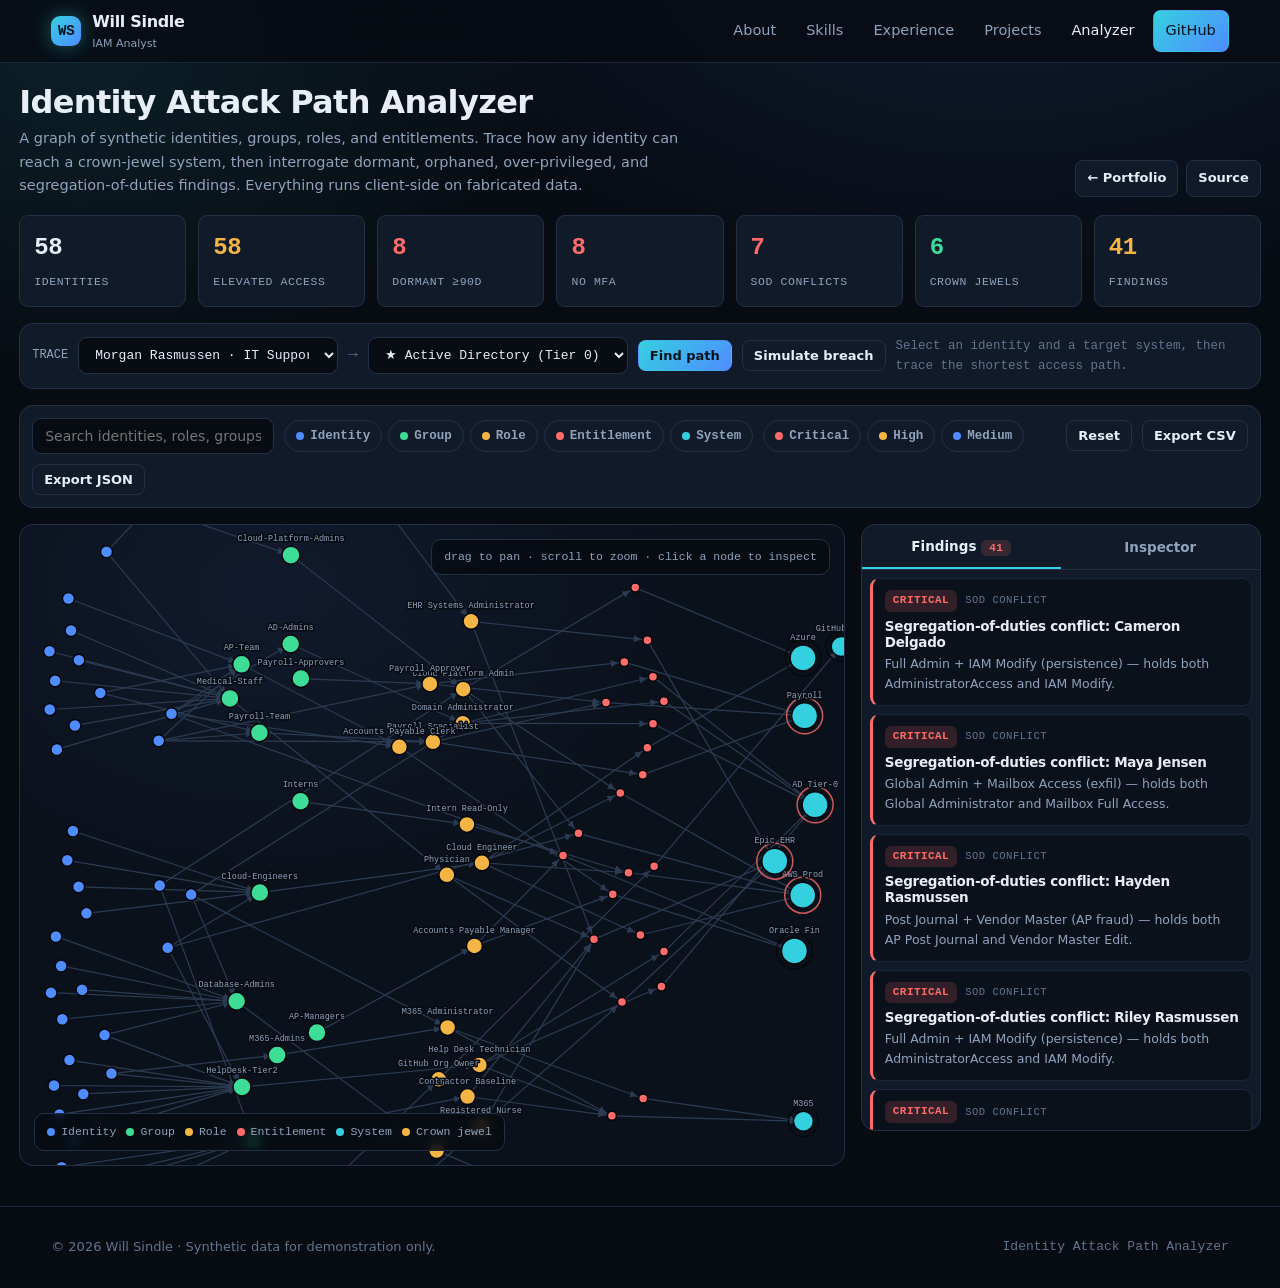
==== analyzer/index.html @ 065d3983 "Add IAM portfolio and Identity Attack Path Analyzer Static GitHub Pages site: portfolio (skills, exp" ====
<!DOCTYPE html>
<html lang="en">
<head>
<meta charset="utf-8" />
<meta name="viewport" content="width=device-width, initial-scale=1" />
<title>Identity Attack Path Analyzer · Will Sindle</title>
<meta name="description" content="Interactive identity governance tool: visualize how identities reach crown-jewel systems and surface dormant, orphaned, over-privileged, and segregation-of-duties conflicts. Synthetic demo data." />
<link rel="stylesheet" href="../assets/css/style.css" />
<link rel="icon" href="data:image/svg+xml,%3Csvg xmlns='http://www.w3.org/2000/svg' viewBox='0 0 100 100'%3E%3Crect width='100' height='100' rx='22' fill='%23070b12'/%3E%3Ctext x='50' y='68' font-size='54' text-anchor='middle' fill='%2335d0e0' font-family='monospace' font-weight='bold'%3EIA%3C/text%3E%3C/svg%3E" />
</head>
<body class="app-body">
<nav class="nav">
  <div class="wrap nav-inner">
    <a class="brand" href="../index.html">
      <span class="mark">WS</span>
      <span>Will Sindle<small>IAM Analyst</small></span>
    </a>
    <div class="nav-links" id="navLinks">
      <a href="../index.html#about">About</a>
      <a href="../index.html#skills">Skills</a>
      <a href="../index.html#experience">Experience</a>
      <a href="../index.html#projects">Projects</a>
      <a href="./index.html" style="color:var(--text)">Analyzer</a>
      <a class="btn btn-sm btn-primary" href="https://github.com/arcstel" target="_blank" rel="noopener">GitHub</a>
    </div>
    <button class="nav-toggle" id="navToggle" aria-label="Menu">☰</button>
  </div>
</nav>

<main class="app-main">
  <div class="app-head">
    <div>
      <h1>Identity Attack Path Analyzer</h1>
      <p>A graph of synthetic identities, groups, roles, and entitlements. Trace how any identity can reach a crown-jewel system, then interrogate dormant, orphaned, over-privileged, and segregation-of-duties findings. Everything runs client-side on fabricated data.</p>
    </div>
    <div style="display:flex;gap:8px">
      <a class="btn btn-sm" href="../index.html">← Portfolio</a>
      <a class="btn btn-sm" href="https://github.com/arcstel" target="_blank" rel="noopener">Source</a>
    </div>
  </div>

  <div class="stat-strip" id="statStrip"></div>

  <div class="pathbar">
    <label class="mono muted" style="font-size:12px">TRACE</label>
    <select id="sourceSelect" aria-label="Source identity"></select>
    <span class="mono dim">→</span>
    <select id="targetSelect" aria-label="Target system"></select>
    <button class="btn btn-sm btn-primary" id="traceBtn">Find path</button>
    <button class="btn btn-sm" id="simulateBtn" title="Pick a random compromised identity and trace to a critical system">Simulate breach</button>
    <div class="path-result" id="pathResult"><span class="dim">Select an identity and a target system, then trace the shortest access path.</span></div>
  </div>

  <div class="toolbar">
    <div class="search"><input type="text" id="searchInput" placeholder="Search identities, roles, groups, systems…" autocomplete="off" /></div>
    <div class="filter-chips" id="typeChips"></div>
    <div class="filter-chips" id="sevChips"></div>
    <span class="spacer"></span>
    <button class="btn btn-sm btn-ghost" id="resetBtn">Reset</button>
    <button class="btn btn-sm" id="csvBtn">Export CSV</button>
    <button class="btn btn-sm" id="jsonBtn">Export JSON</button>
  </div>

  <div class="app-grid">
    <div class="graph-card">
      <svg id="graph" role="img" aria-label="Identity access graph"></svg>
      <div class="graph-hint mono">drag to pan · scroll to zoom · click a node to inspect</div>
      <div class="legend">
        <span><i class="dot" style="background:var(--user)"></i>Identity</span>
        <span><i class="dot" style="background:var(--group)"></i>Group</span>
        <span><i class="dot" style="background:var(--role)"></i>Role</span>
        <span><i class="dot" style="background:var(--ent)"></i>Entitlement</span>
        <span><i class="dot" style="background:var(--app)"></i>System</span>
        <span><i class="dot" style="background:var(--amber)"></i>Crown jewel</span>
      </div>
    </div>

    <div class="panel">
      <div class="tabs">
        <button class="tab active" data-tab="findings" id="tabFindings">Findings <span class="badge sev-critical" id="findingCount">0</span></button>
        <button class="tab" data-tab="inspector" id="tabInspector">Inspector</button>
      </div>
      <div class="tab-body">
        <div id="findingsPane"><div class="finding-list" id="findingList"></div></div>
        <div id="inspectorPane" class="hidden"><div class="inspector" id="inspector"></div></div>
      </div>
    </div>
  </div>
</main>

<div class="tooltip" id="tooltip"></div>

<footer>
  <div class="wrap footer-inner">
    <span>© <span id="year"></span> Will Sindle · Synthetic data for demonstration only.</span>
    <span class="mono">Identity Attack Path Analyzer</span>
  </div>
</footer>

<script src="../assets/vendor/d3.v7.min.js"></script>
<script src="../assets/js/data.js"></script>
<script src="../assets/js/analyzer.js"></script>
</body>
</html>
---- assets/css/style.css ----
:root {
  --bg: #070b12;
  --bg-2: #0b111b;
  --surface: #111a28;
  --surface-2: #162234;
  --border: #223046;
  --border-soft: #1a2638;
  --text: #e7eef7;
  --muted: #8fa3bd;
  --dim: #61748e;
  --accent: #35d0e0;
  --accent-2: #4f8cff;
  --green: #3ddc97;
  --amber: #f5b544;
  --red: #ff6b6b;
  --purple: #a78bfa;
  --pink: #f472b6;
  --user: #4f8cff;
  --group: #3ddc97;
  --role: #f5b544;
  --ent: #ff6b6b;
  --app: #35d0e0;
  --radius: 14px;
  --radius-sm: 9px;
  --mono: ui-monospace, "SFMono-Regular", "JetBrains Mono", "Fira Code", Menlo, Consolas, monospace;
  --sans: "Inter", ui-sans-serif, system-ui, -apple-system, "Segoe UI", Roboto, Helvetica, Arial, sans-serif;
  --shadow: 0 18px 50px -20px rgba(0, 0, 0, 0.85);
}

* { box-sizing: border-box; }
html { scroll-behavior: smooth; }
body {
  margin: 0;
  background:
    radial-gradient(1100px 700px at 78% -8%, rgba(79, 140, 255, 0.14), transparent 60%),
    radial-gradient(900px 600px at 6% 4%, rgba(53, 208, 224, 0.10), transparent 55%),
    var(--bg);
  color: var(--text);
  font-family: var(--sans);
  font-size: 16px;
  line-height: 1.6;
  -webkit-font-smoothing: antialiased;
  overflow-x: hidden;
}
a { color: var(--accent); text-decoration: none; }
a:hover { text-decoration: underline; }
h1, h2, h3, h4 { line-height: 1.2; margin: 0 0 .5em; font-weight: 700; letter-spacing: -0.02em; }
p { margin: 0 0 1em; }
code, .mono { font-family: var(--mono); }
::selection { background: rgba(53, 208, 224, 0.3); }

.wrap { width: min(1180px, 92vw); margin: 0 auto; }
.muted { color: var(--muted); }
.dim { color: var(--dim); }
.center { text-align: center; }
.hidden { display: none !important; }

/* ---------------------------------------------------------------- nav */
.nav {
  position: sticky; top: 0; z-index: 60;
  backdrop-filter: blur(14px);
  background: rgba(7, 11, 18, 0.78);
  border-bottom: 1px solid var(--border-soft);
}
.nav-inner { display: flex; align-items: center; gap: 18px; height: 62px; }
.brand { display: flex; align-items: center; gap: 11px; font-weight: 800; letter-spacing: -0.02em; color: var(--text); }
.brand:hover { text-decoration: none; }
.brand .mark {
  width: 30px; height: 30px; border-radius: 9px; display: grid; place-items: center;
  background: linear-gradient(135deg, var(--accent), var(--accent-2));
  color: #04121a; font-family: var(--mono); font-weight: 800; font-size: 14px;
  box-shadow: 0 0 22px -4px rgba(53, 208, 224, 0.7);
}
.brand small { display: block; font-size: 11px; color: var(--muted); font-weight: 500; letter-spacing: 0; }
.nav-links { margin-left: auto; display: flex; align-items: center; gap: 6px; }
.nav-links a { color: var(--muted); padding: 8px 12px; border-radius: 8px; font-size: 14.5px; font-weight: 500; }
.nav-links a:hover { color: var(--text); background: var(--surface); text-decoration: none; }
.nav-links a.btn-primary, .nav-links a.btn-primary:hover { color: #04121a; }
.nav-links a.btn-primary:hover { background: linear-gradient(135deg, var(--accent), var(--accent-2)); }
.nav-toggle { display: none; background: none; border: 1px solid var(--border); color: var(--text); border-radius: 8px; padding: 7px 10px; cursor: pointer; }

/* -------------------------------------------------------------- buttons */
.btn {
  display: inline-flex; align-items: center; gap: 8px; justify-content: center;
  padding: 10px 16px; border-radius: 10px; font-weight: 600; font-size: 14.5px;
  border: 1px solid var(--border); background: var(--surface); color: var(--text);
  cursor: pointer; transition: .16s ease; font-family: inherit; white-space: nowrap;
}
.btn:hover { border-color: var(--accent); color: var(--text); transform: translateY(-1px); text-decoration: none; }
.btn-primary { background: linear-gradient(135deg, var(--accent), var(--accent-2)); border-color: transparent; color: #04121a; }
.btn-primary:hover { color: #04121a; box-shadow: 0 10px 30px -12px rgba(53, 208, 224, 0.8); }
.btn-ghost { background: transparent; }
.btn-sm { padding: 7px 11px; font-size: 13px; border-radius: 8px; }
.btn:disabled { opacity: .45; cursor: not-allowed; transform: none; }

/* flagship project */
.flagship { display: grid; grid-template-columns: 1.4fr 1fr; gap: 26px; align-items: center; margin-bottom: 24px; border-color: rgba(53, 208, 224, .4); }
.cursor { color: var(--accent); animation: blink 1.05s step-end infinite; }
@keyframes blink { 50% { opacity: 0; } }
@media (max-width: 820px) { .flagship { grid-template-columns: 1fr; } }

/* --------------------------------------------------------------- chips */
.chip {
  display: inline-flex; align-items: center; gap: 6px;
  padding: 5px 11px; border-radius: 999px; font-size: 12.5px; font-weight: 600;
  border: 1px solid var(--border); background: var(--surface); color: var(--muted);
  cursor: default; font-family: var(--mono);
}
.chip[data-filter] { cursor: pointer; }
.chip[data-filter]:hover { border-color: var(--accent); color: var(--text); }
.chip.active { background: rgba(53, 208, 224, 0.14); border-color: var(--accent); color: var(--accent); }
.dot { width: 8px; height: 8px; border-radius: 50%; display: inline-block; }

.badge {
  display: inline-block; padding: 2px 8px; border-radius: 6px; font-size: 11px;
  font-weight: 700; font-family: var(--mono); text-transform: uppercase; letter-spacing: .04em;
}
.sev-critical { background: rgba(255, 107, 107, 0.16); color: var(--red); }
.sev-high { background: rgba(245, 181, 68, 0.16); color: var(--amber); }
.sev-medium { background: rgba(79, 140, 255, 0.16); color: var(--accent-2); }
.sev-low { background: rgba(143, 163, 189, 0.16); color: var(--muted); }

/* ---------------------------------------------------------------- hero */
.hero { padding: 84px 0 54px; position: relative; }
.hero-grid { display: grid; grid-template-columns: 1.35fr .65fr; gap: 42px; align-items: center; }
.eyebrow { font-family: var(--mono); color: var(--accent); font-size: 13px; letter-spacing: .16em; text-transform: uppercase; margin-bottom: 16px; }
.hero h1 { font-size: clamp(2.1rem, 5vw, 3.5rem); margin-bottom: 14px; }
.hero h1 .grad { background: linear-gradient(120deg, var(--accent), var(--accent-2) 55%, var(--purple)); -webkit-background-clip: text; background-clip: text; color: transparent; }
.hero .lede { font-size: 1.12rem; color: var(--muted); max-width: 60ch; }
.hero-cta { display: flex; flex-wrap: wrap; gap: 12px; margin-top: 26px; }
.hero-stats { display: flex; flex-wrap: wrap; gap: 22px; margin-top: 30px; }
.hero-stat b { display: block; font-size: 1.5rem; color: var(--text); letter-spacing: -0.02em; }
.hero-stat span { font-size: 12.5px; color: var(--muted); }
.hero-card {
  border: 1px solid var(--border); background: linear-gradient(180deg, var(--surface), var(--bg-2));
  border-radius: var(--radius); padding: 20px; box-shadow: var(--shadow);
}
.term { font-family: var(--mono); font-size: 12.5px; line-height: 1.8; }
.term .bar { display: flex; gap: 6px; margin-bottom: 12px; }
.term .bar i { width: 10px; height: 10px; border-radius: 50%; background: var(--border); }
.term .bar i:nth-child(1) { background: #ff5f56; } .term .bar i:nth-child(2) { background: #ffbd2e; } .term .bar i:nth-child(3) { background: #27c93f; }
.term .p { color: var(--accent); } .term .ok { color: var(--green); } .term .warn { color: var(--amber); } .term .err { color: var(--red); } .term .c { color: var(--dim); }

/* ------------------------------------------------------------ sections */
section { padding: 64px 0; }
.section-head { margin-bottom: 34px; }
.section-head .kicker { font-family: var(--mono); color: var(--accent); font-size: 12.5px; letter-spacing: .14em; text-transform: uppercase; }
.section-head h2 { font-size: clamp(1.6rem, 3vw, 2.2rem); margin-top: 8px; }
.section-head p { color: var(--muted); max-width: 68ch; margin-top: 6px; }
.divider { height: 1px; background: linear-gradient(90deg, transparent, var(--border), transparent); }

/* ---------------------------------------------------------------- cards */
.card {
  border: 1px solid var(--border); background: var(--surface); border-radius: var(--radius);
  padding: 22px; transition: .2s ease;
}
.card:hover { border-color: #2f4059; transform: translateY(-2px); }
.grid-2 { display: grid; grid-template-columns: 1fr 1fr; gap: 18px; }
.grid-3 { display: grid; grid-template-columns: repeat(3, 1fr); gap: 18px; }
.grid-auto { display: grid; grid-template-columns: repeat(auto-fill, minmax(260px, 1fr)); gap: 16px; }

/* skills */
.skill-groups { display: grid; grid-template-columns: 1fr 1fr; gap: 22px; }
.skill-cat h4 { font-size: 13px; font-family: var(--mono); color: var(--accent); text-transform: uppercase; letter-spacing: .08em; margin-bottom: 12px; }
.skill-tags { display: flex; flex-wrap: wrap; gap: 8px; }
.skill-tags .chip { font-size: 12px; }

/* experience timeline */
.timeline { position: relative; padding-left: 28px; }
.timeline::before { content: ""; position: absolute; left: 7px; top: 6px; bottom: 6px; width: 2px; background: linear-gradient(180deg, var(--accent), var(--border)); }
.tl-item { position: relative; padding: 0 0 30px 8px; }
.tl-item::before { content: ""; position: absolute; left: -28px; top: 6px; width: 14px; height: 14px; border-radius: 50%; background: var(--bg); border: 3px solid var(--accent); box-shadow: 0 0 0 4px rgba(53, 208, 224, 0.08); }
.tl-item h3 { font-size: 1.08rem; margin-bottom: 2px; }
.tl-meta { font-family: var(--mono); font-size: 12.5px; color: var(--muted); margin-bottom: 10px; }
.tl-item ul { margin: 8px 0 0; padding-left: 18px; color: var(--muted); font-size: 14.5px; }
.tl-item li { margin-bottom: 5px; }
.company { color: var(--accent-2); font-weight: 600; }

/* education */
.edu-card { display: flex; gap: 16px; align-items: flex-start; }
.edu-icon { flex: 0 0 44px; width: 44px; height: 44px; border-radius: 11px; display: grid; place-items: center; background: var(--surface-2); border: 1px solid var(--border); font-size: 20px; }
.edu-card h3 { font-size: 1rem; margin-bottom: 3px; }
.edu-card .meta { font-family: var(--mono); font-size: 12px; color: var(--muted); }
.progress { height: 6px; background: var(--surface-2); border-radius: 999px; overflow: hidden; margin-top: 10px; }
.progress i { display: block; height: 100%; background: linear-gradient(90deg, var(--accent), var(--accent-2)); }

/* certs */
.cert-cat { margin-bottom: 22px; }
.cert-cat h4 { font-family: var(--mono); font-size: 12.5px; text-transform: uppercase; letter-spacing: .08em; color: var(--accent); margin-bottom: 10px; }
.cert-list { display: flex; flex-wrap: wrap; gap: 8px; }
.cert { display: inline-flex; align-items: center; gap: 7px; padding: 6px 12px; border-radius: 999px; background: var(--surface); border: 1px solid var(--border); font-size: 13px; }
.cert::before { content: "✓"; color: var(--green); font-weight: 800; font-size: 11px; }

/* repos */
.repo { display: flex; flex-direction: column; gap: 10px; }
.repo h3 { font-size: 1rem; margin: 0; }
.repo .desc { font-size: 13.5px; color: var(--muted); flex: 1; min-height: 38px; }
.repo .foot { display: flex; align-items: center; gap: 14px; font-family: var(--mono); font-size: 12px; color: var(--muted); }
.repo .lang { display: flex; align-items: center; gap: 6px; }
.repo .lang i { width: 10px; height: 10px; border-radius: 50%; }
.repo-skeleton { height: 128px; border-radius: var(--radius); background: linear-gradient(100deg, var(--surface) 30%, var(--surface-2) 50%, var(--surface) 70%); background-size: 200% 100%; animation: shimmer 1.4s infinite; border: 1px solid var(--border); }
@keyframes shimmer { to { background-position: -200% 0; } }

/* contact */
.contact-card { border: 1px solid var(--border); border-radius: var(--radius); padding: 40px; background: linear-gradient(140deg, var(--surface), var(--bg-2)); text-align: center; }
.contact-links { display: flex; flex-wrap: wrap; gap: 12px; justify-content: center; margin-top: 22px; }

footer { border-top: 1px solid var(--border-soft); padding: 30px 0; color: var(--dim); font-size: 13px; }
.footer-inner { display: flex; justify-content: space-between; flex-wrap: wrap; gap: 12px; }

/* ================================================================ APP */
.app-body { display: flex; flex-direction: column; min-height: 100vh; }
.app-main { flex: 1; width: min(1600px, 97vw); margin: 0 auto; padding: 20px 0 40px; }
.app-head { display: flex; align-items: flex-end; justify-content: space-between; gap: 20px; flex-wrap: wrap; margin-bottom: 18px; }
.app-head h1 { font-size: clamp(1.4rem, 3vw, 2rem); margin: 0; }
.app-head p { color: var(--muted); margin: 6px 0 0; max-width: 72ch; font-size: 14.5px; }

.stat-strip { display: grid; grid-template-columns: repeat(7, 1fr); gap: 12px; margin-bottom: 16px; }
.stat { border: 1px solid var(--border); background: var(--surface); border-radius: var(--radius-sm); padding: 13px 14px; }
.stat b { display: block; font-size: 1.5rem; letter-spacing: -0.02em; font-family: var(--mono); }
.stat span { font-size: 11.5px; color: var(--muted); text-transform: uppercase; letter-spacing: .05em; font-family: var(--mono); }
.stat.alert b { color: var(--red); } .stat.warn b { color: var(--amber); } .stat.ok b { color: var(--green); }

.toolbar {
  display: flex; align-items: center; gap: 10px; flex-wrap: wrap;
  border: 1px solid var(--border); background: var(--surface); border-radius: var(--radius);
  padding: 12px; margin-bottom: 16px;
}
.toolbar .search { position: relative; flex: 1 1 220px; min-width: 180px; }
.toolbar input[type=text], .panel input[type=text] {
  width: 100%; padding: 9px 12px; background: var(--bg); border: 1px solid var(--border);
  border-radius: 9px; color: var(--text); font-family: inherit; font-size: 14px;
}
.toolbar input:focus, .panel input:focus { outline: none; border-color: var(--accent); }
.filter-chips { display: flex; gap: 6px; flex-wrap: wrap; }
.toolbar .spacer { flex: 1; }

.app-grid { display: grid; grid-template-columns: 1fr 400px; gap: 16px; align-items: start; }
.graph-card { position: relative; border: 1px solid var(--border); background: radial-gradient(700px 500px at 30% 10%, rgba(79,140,255,.08), transparent 60%), var(--bg-2); border-radius: var(--radius); overflow: hidden; }
.graph-card svg { display: block; width: 100%; height: 640px; cursor: grab; }
.graph-card svg:active { cursor: grabbing; }
.graph-overlay { position: absolute; inset: 0; pointer-events: none; }
.legend {
  position: absolute; left: 14px; bottom: 14px; display: flex; flex-wrap: wrap; gap: 10px;
  background: rgba(7, 11, 18, 0.82); border: 1px solid var(--border); border-radius: 10px; padding: 9px 12px;
  font-family: var(--mono); font-size: 11.5px; color: var(--muted); backdrop-filter: blur(6px);
}
.legend span { display: flex; align-items: center; gap: 6px; }
.graph-hint {
  position: absolute; right: 14px; top: 14px; background: rgba(7,11,18,.82); border: 1px solid var(--border);
  border-radius: 10px; padding: 8px 12px; font-family: var(--mono); font-size: 11.5px; color: var(--muted); backdrop-filter: blur(6px);
}

/* path finder */
.pathbar { display: flex; gap: 10px; align-items: center; flex-wrap: wrap; border: 1px solid var(--border); background: var(--surface); border-radius: var(--radius); padding: 12px; margin-bottom: 16px; }
.pathbar select { padding: 9px 12px; background: var(--bg); border: 1px solid var(--border); border-radius: 9px; color: var(--text); font-family: var(--mono); font-size: 13px; max-width: 260px; }
.pathbar select:focus { outline: none; border-color: var(--accent); }
.path-result { font-family: var(--mono); font-size: 12.5px; color: var(--muted); flex: 1 1 240px; }
.path-result .node { color: var(--accent); }
.path-result .arrow { color: var(--dim); }

/* panel */
.panel { border: 1px solid var(--border); background: var(--surface); border-radius: var(--radius); overflow: hidden; }
.tabs { display: flex; border-bottom: 1px solid var(--border); }
.tab { flex: 1; padding: 13px 10px; text-align: center; font-size: 13.5px; font-weight: 600; color: var(--muted); cursor: pointer; background: none; border: none; font-family: inherit; }
.tab.active { color: var(--text); box-shadow: inset 0 -2px 0 var(--accent); }
.tab-body { max-height: 560px; overflow-y: auto; }
.finding-list { padding: 8px; }
.finding { border: 1px solid var(--border-soft); border-left: 3px solid var(--border); border-radius: 9px; padding: 11px 12px; margin-bottom: 8px; cursor: pointer; background: var(--bg-2); transition: .15s; }
.finding:hover { border-color: var(--accent); transform: translateX(2px); }
.finding.active { border-color: var(--accent); background: rgba(53,208,224,.07); }
.finding.sev-border-critical { border-left-color: var(--red); }
.finding.sev-border-high { border-left-color: var(--amber); }
.finding.sev-border-medium { border-left-color: var(--accent-2); }
.finding h4 { font-size: 13.5px; margin: 6px 0 4px; }
.finding p { font-size: 12.5px; color: var(--muted); margin: 0; }
.finding .row { display: flex; align-items: center; gap: 8px; }
.finding .cat { font-family: var(--mono); font-size: 10.5px; color: var(--dim); text-transform: uppercase; letter-spacing: .05em; }

.inspector { padding: 18px; }
.inspector h3 { font-size: 1.05rem; margin-bottom: 4px; }
.inspector .sub { font-family: var(--mono); font-size: 12px; color: var(--muted); margin-bottom: 14px; }
.kv { display: grid; grid-template-columns: auto 1fr; gap: 6px 14px; font-size: 13.5px; margin-bottom: 16px; }
.kv dt { color: var(--muted); } .kv dd { margin: 0; text-align: right; font-family: var(--mono); }
.mini-list { display: flex; flex-direction: column; gap: 6px; margin-bottom: 16px; }
.mini-item { display: flex; align-items: center; justify-content: space-between; gap: 10px; padding: 7px 10px; border: 1px solid var(--border-soft); border-radius: 8px; background: var(--bg-2); font-size: 13px; cursor: pointer; }
.mini-item:hover { border-color: var(--accent); }
.mini-item .t { color: var(--muted); font-family: var(--mono); font-size: 12px; }
.riskbar { height: 6px; border-radius: 999px; background: var(--surface-2); overflow: hidden; margin-top: 4px; }
.riskbar i { display: block; height: 100%; }

.empty { padding: 40px 20px; text-align: center; color: var(--dim); font-size: 13.5px; }
.empty .big { font-size: 26px; display: block; margin-bottom: 8px; opacity: .5; }

.tooltip {
  position: fixed; z-index: 100; pointer-events: none; opacity: 0;
  background: rgba(7, 11, 18, 0.96); border: 1px solid var(--border); border-radius: 9px;
  padding: 9px 12px; font-size: 12.5px; max-width: 280px; box-shadow: var(--shadow); transition: opacity .12s;
  font-family: var(--mono);
}
.tooltip b { color: var(--text); }
.tooltip .t { color: var(--muted); }

/* svg graph */
.node circle { stroke: #04070c; stroke-width: 1.5px; cursor: pointer; transition: .15s; }
.node.hl circle { stroke: #fff; stroke-width: 2.5px; }
.node.dim { opacity: .12; }
.node.dim text { opacity: .12; }
.node text { font-family: var(--mono); font-size: 8.5px; fill: var(--muted); pointer-events: none; paint-order: stroke; stroke: #070b12; stroke-width: 3px; stroke-linejoin: round; }
.node.hl text { fill: var(--text); }
.link { stroke: #2b3b52; stroke-width: 1.2px; marker-end: url(#arrow); }
.link.hl { stroke: var(--accent); stroke-width: 2.4px; }
.link.path { stroke: var(--red); stroke-width: 2.6px; }
.link.dim { opacity: .06; }
.app-ring { fill: none; stroke: var(--amber); stroke-width: 1.6px; opacity: .8; }
.app-ring.crit { stroke: var(--red); }

/* reveal */
.reveal { opacity: 0; transform: translateY(16px); transition: .6s cubic-bezier(.2,.7,.2,1); }
.reveal.in { opacity: 1; transform: none; }

/* --------------------------------------------------------------- responsive */
@media (max-width: 1100px) {
  .hero-grid { grid-template-columns: 1fr; }
  .app-grid { grid-template-columns: 1fr; }
  .stat-strip { grid-template-columns: repeat(4, 1fr); }
  .graph-card svg { height: 520px; }
}
@media (max-width: 820px) {
  .nav-links { display: none; }
  .nav-links.open { display: flex; position: absolute; top: 62px; left: 0; right: 0; flex-direction: column; background: var(--bg-2); border-bottom: 1px solid var(--border); padding: 10px; }
  .nav-toggle { display: block; }
  .nav-links.open a { width: 100%; }
  .grid-2, .grid-3, .skill-groups { grid-template-columns: 1fr; }
  .stat-strip { grid-template-columns: repeat(2, 1fr); }
  .hero { padding: 54px 0 34px; }
  section { padding: 46px 0; }
  .contact-card { padding: 26px; }
  .pathbar select { max-width: 100%; flex: 1 1 100%; }
}
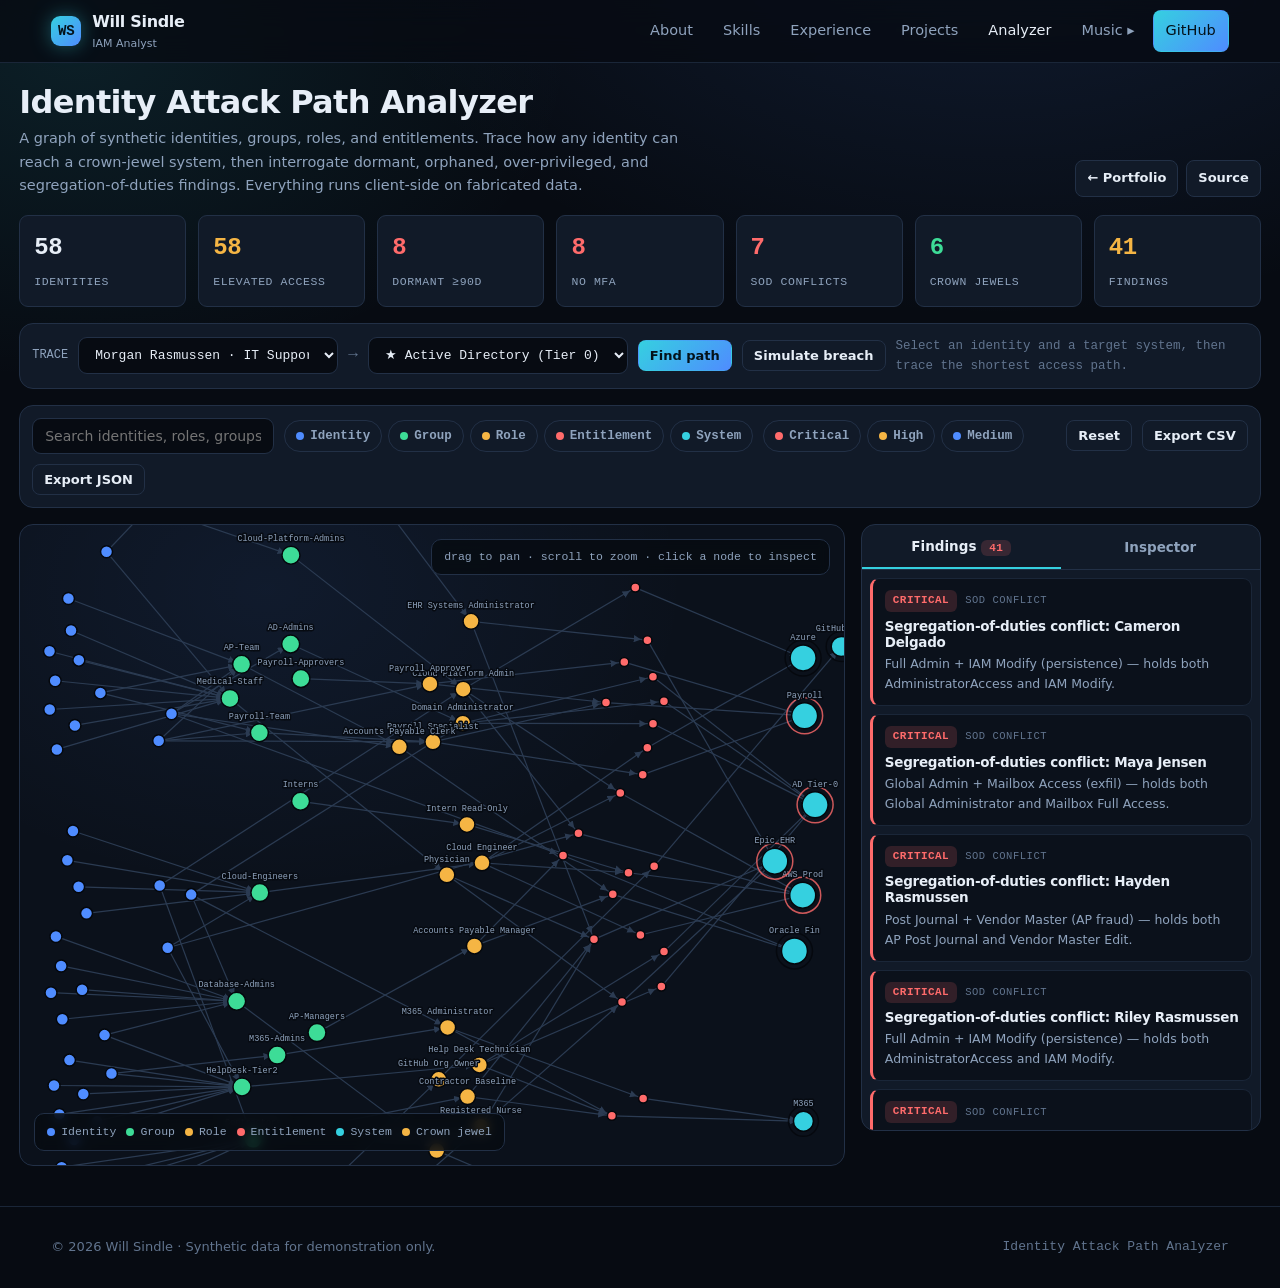
==== commit 0b31c7be: "Add W.P. music catalog player at /music" ====
--- a/analyzer/index.html
+++ b/analyzer/index.html
@@ -21,6 +21,7 @@
       <a href="../index.html#experience">Experience</a>
       <a href="../index.html#projects">Projects</a>
       <a href="./index.html" style="color:var(--text)">Analyzer</a>
+      <a href="../music/index.html">Music ▸</a>
       <a class="btn btn-sm btn-primary" href="https://github.com/arcstel" target="_blank" rel="noopener">GitHub</a>
     </div>
     <button class="nav-toggle" id="navToggle" aria-label="Menu">☰</button>
--- a/assets/css/style.css
+++ b/assets/css/style.css
@@ -198,6 +198,7 @@
 .repo .foot { display: flex; align-items: center; gap: 14px; font-family: var(--mono); font-size: 12px; color: var(--muted); }
 .repo .lang { display: flex; align-items: center; gap: 6px; }
 .repo .lang i { width: 10px; height: 10px; border-radius: 50%; }
+.repo-actions { display: flex; gap: 10px; flex-wrap: wrap; }
 .repo-skeleton { height: 128px; border-radius: var(--radius); background: linear-gradient(100deg, var(--surface) 30%, var(--surface-2) 50%, var(--surface) 70%); background-size: 200% 100%; animation: shimmer 1.4s infinite; border: 1px solid var(--border); }
 @keyframes shimmer { to { background-position: -200% 0; } }
 
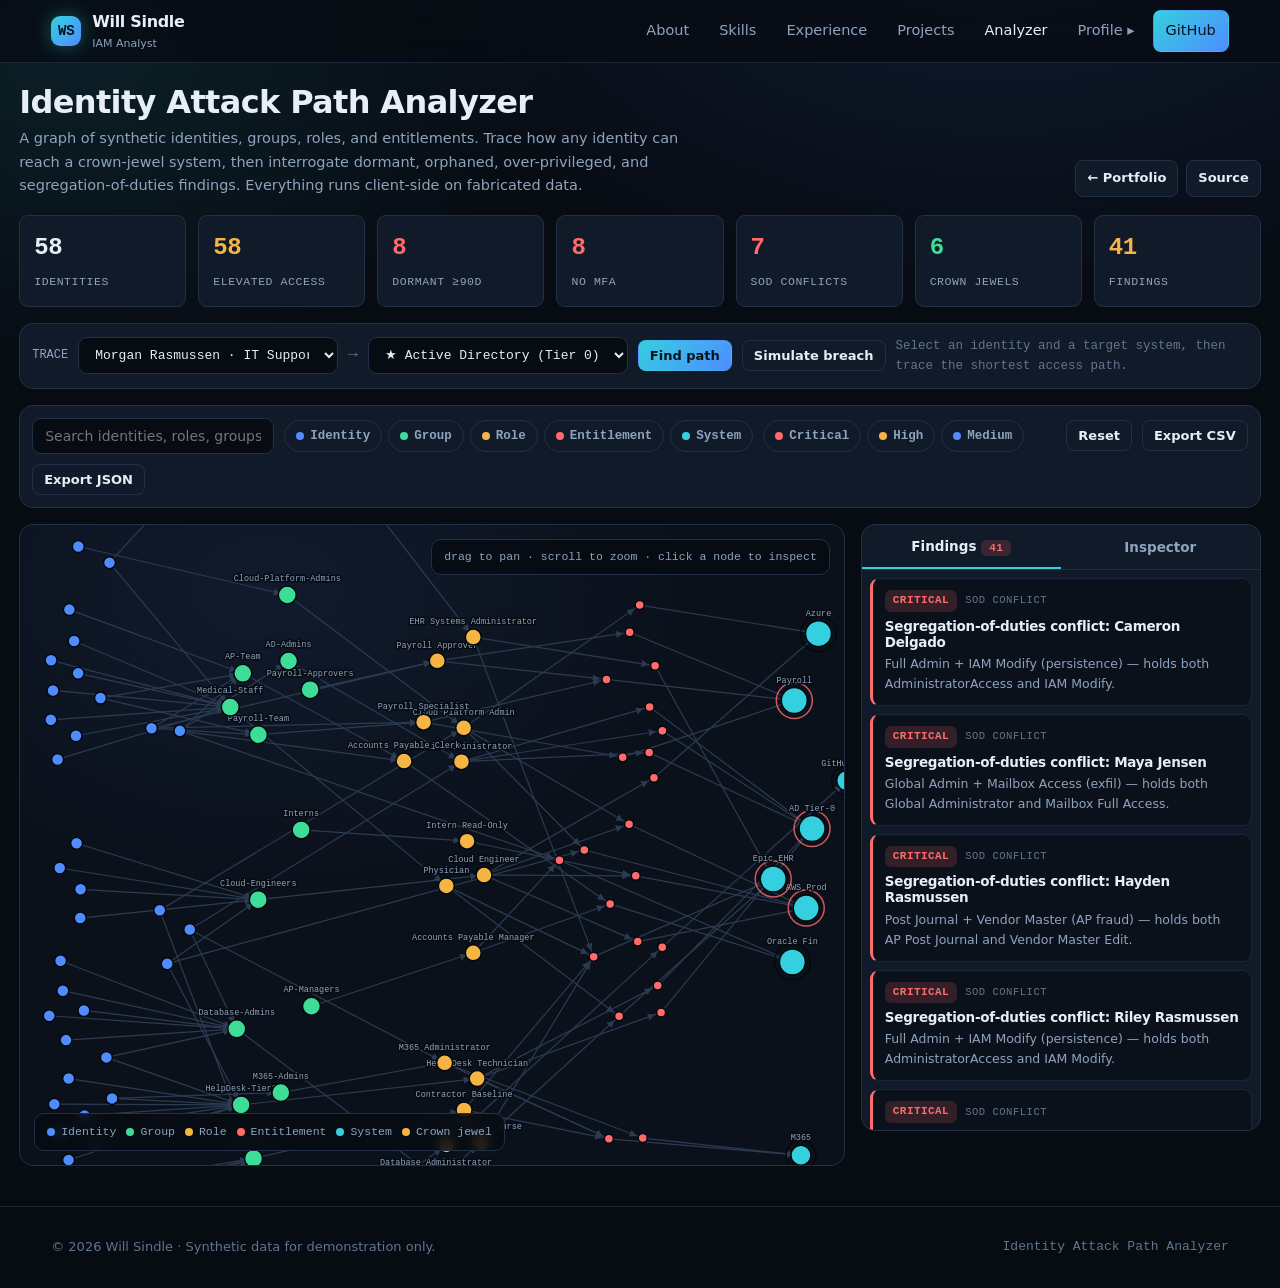
==== commit 9a0944cb: "Disable music page pending correct artist data" ====
--- a/analyzer/index.html
+++ b/analyzer/index.html
@@ -21,7 +21,7 @@
       <a href="../index.html#experience">Experience</a>
       <a href="../index.html#projects">Projects</a>
       <a href="./index.html" style="color:var(--text)">Analyzer</a>
-      <a href="../music/index.html">Music ▸</a>
+      <a href="../profile/index.html">Profile ▸</a>
       <a class="btn btn-sm btn-primary" href="https://github.com/arcstel" target="_blank" rel="noopener">GitHub</a>
     </div>
     <button class="nav-toggle" id="navToggle" aria-label="Menu">☰</button>
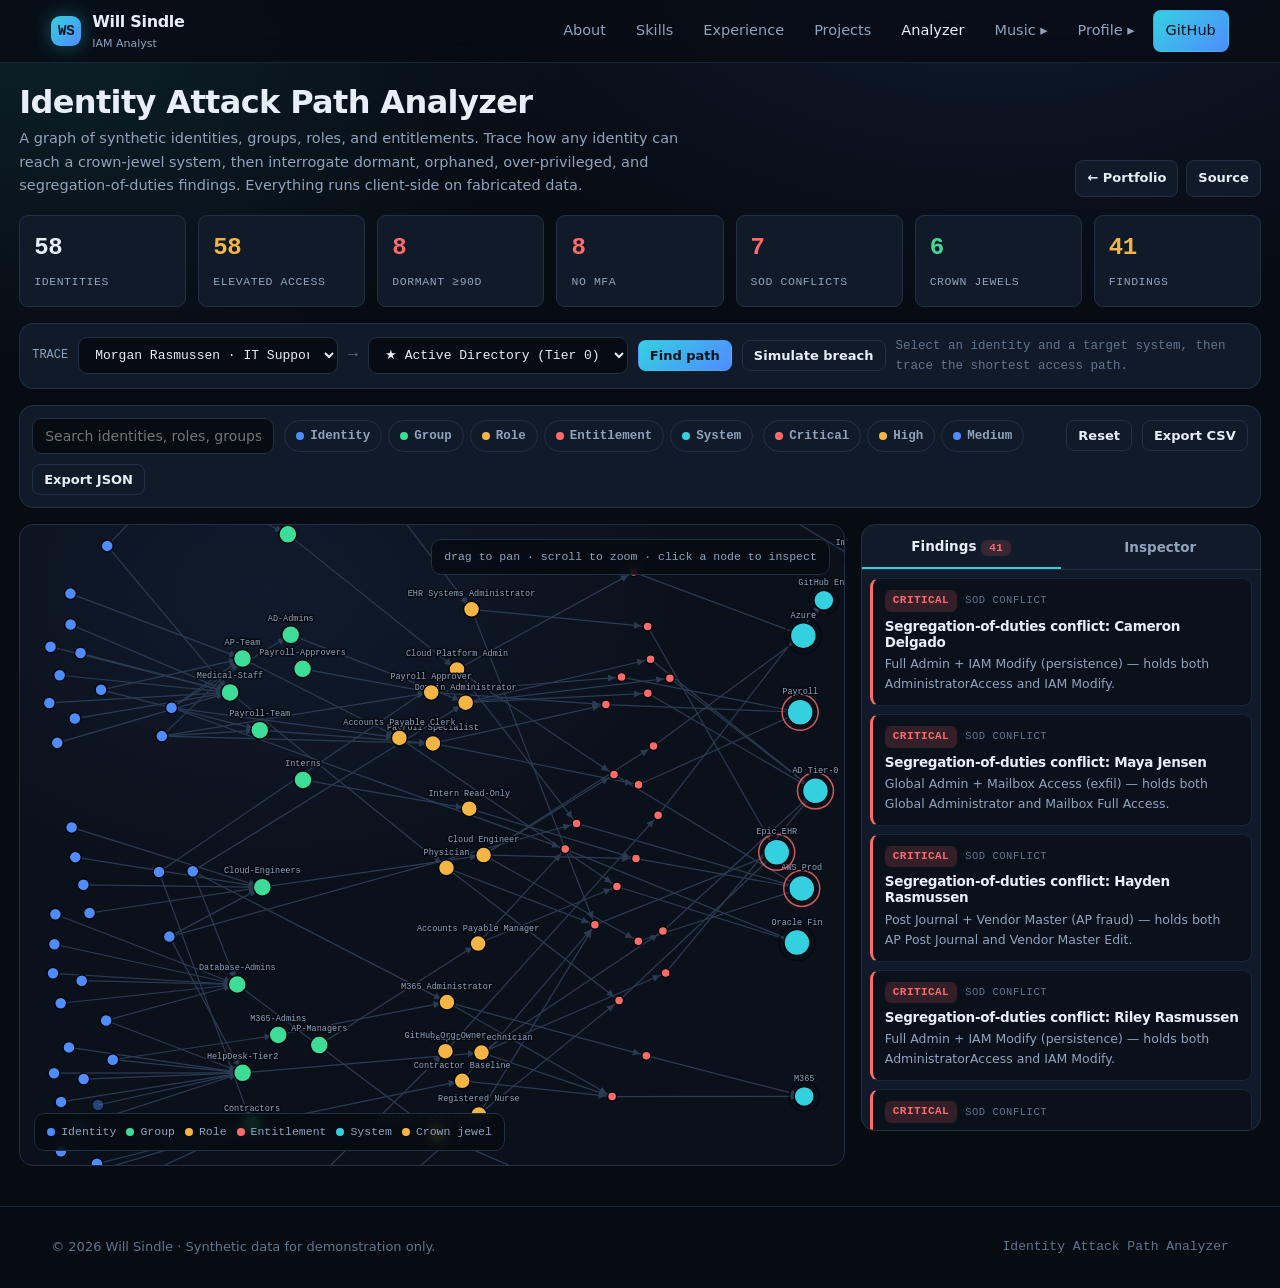
==== commit 4e2c617e: "Rebuild music page with verified W.P.S. catalog (8 tracks, real artwork, William Paul Sindle credit)" ====
--- a/analyzer/index.html
+++ b/analyzer/index.html
@@ -21,6 +21,7 @@
       <a href="../index.html#experience">Experience</a>
       <a href="../index.html#projects">Projects</a>
       <a href="./index.html" style="color:var(--text)">Analyzer</a>
+      <a href="../music/index.html">Music ▸</a>
       <a href="../profile/index.html">Profile ▸</a>
       <a class="btn btn-sm btn-primary" href="https://github.com/arcstel" target="_blank" rel="noopener">GitHub</a>
     </div>
